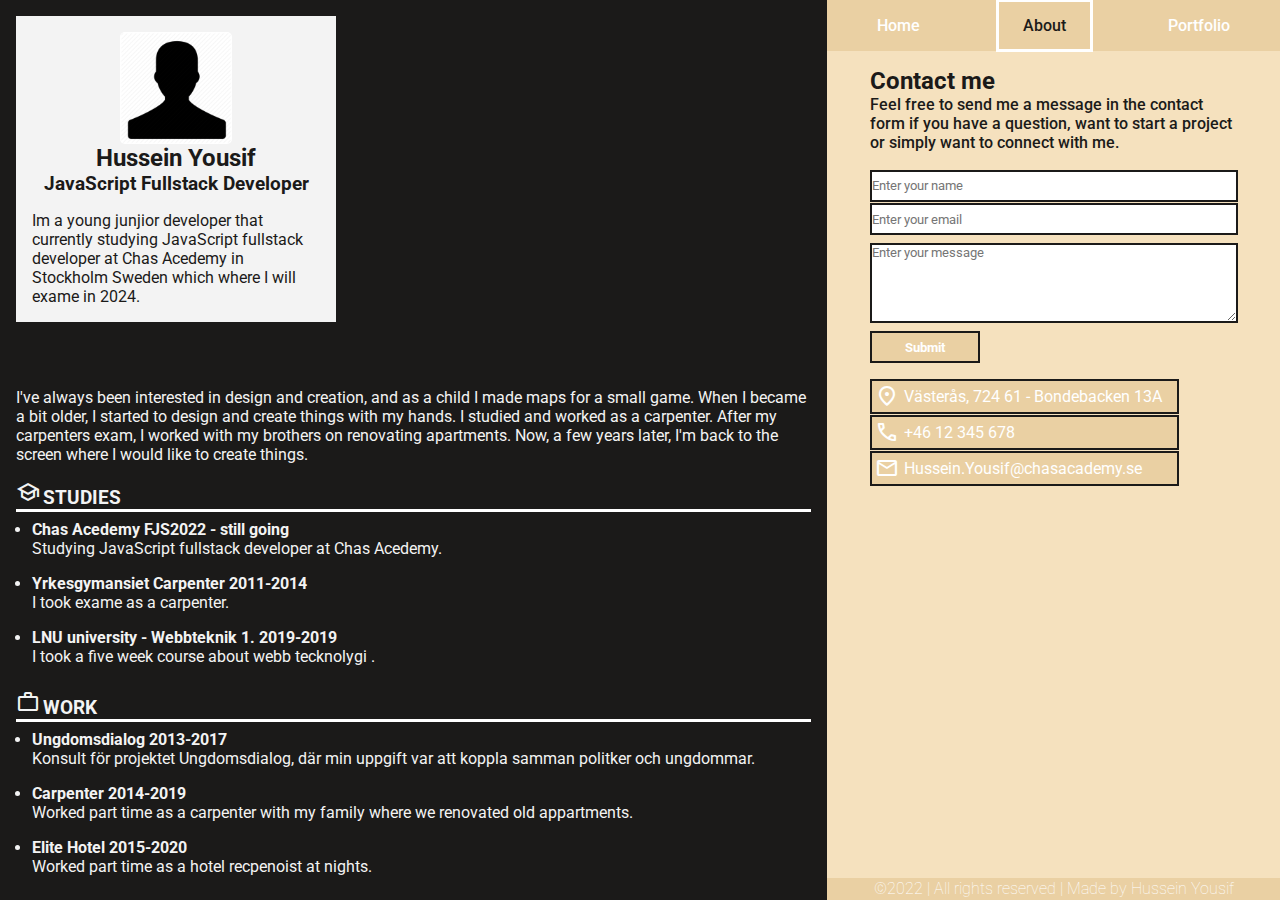
==== about.html @ 4f5568d9 "first commit" ====
<!DOCTYPE html>
<html lang="en">
  <head>
    <meta charset="UTF-8" />
    <meta http-equiv="X-UA-Compatible" content="IE=edge" />
    <meta name="viewport" content="width=device-width, initial-scale=1.0" />
    <title>Hussein Yousif</title>
    <link rel="stylesheet" href="style.css" />
    <link
      rel="stylesheet"
      href="https://fonts.googleapis.com/css2?family=Material+Symbols+Outlined:opsz,wght,FILL,GRAD@48,400,0,0"
    />
    <link rel="preconnect" href="https://fonts.googleapis.com" />
    <link rel="preconnect" href="https://fonts.gstatic.com" crossorigin />
    <link
      href="https://fonts.googleapis.com/css2?family=Gemunu+Libre:wght@200;300;400;500;600;700;800&family=Libre+Barcode+128+Text&family=Roboto:wght@100;300;400;500;700;900&display=swap"
      rel="stylesheet"
    />
  </head>
  <body>
    <div id="main-container">
      <main id="main-about">
        <a id="to-nav" href="#nav"
          ><span class="material-symbols-outlined"> arrow_circle_down </span></a
        >
        <section id="about-me">
          <img src="profile-image.png" alt="Profile image" />
          <h1>Hussein Yousif</h1>
          <h2>JavaScript Fullstack Developer</h2>
          <p>
            Im a young junjior developer that currently studying JavaScript
            fullstack developer at Chas Acedemy in Stockholm Sweden which where
            I will exame in 2024.
          </p>
        </section>
        <section id="cv">
          <p>
            I've always been interested in design and creation, and as a child I
            made maps for a small game. When I became a bit older, I started to
            design and create things with my hands. I studied and worked as a
            carpenter. After my carpenters exam, I worked with my brothers on
            renovating apartments. Now, a few years later, I'm back to the
            screen where I would like to create things.
          </p>
          <h3>
            <span class="material-symbols-outlined"> school </span>STUDIES
          </h3>
          <ul>
            <li>
              <h4>Chas Acedemy FJS2022 - still going</h4>
              <p>Studying JavaScript fullstack developer at Chas Acedemy.</p>
            </li>
            <li>
              <h4>Yrkesgymansiet Carpenter 2011-2014</h4>
              <p>I took exame as a carpenter.</p>
            </li>
            <li>
              <h4>LNU university - Webbteknik 1. 2019-2019</h4>
              <p>I took a five week course about webb tecknolygi .</p>
            </li>
          </ul>
          <h3><span class="material-symbols-outlined"> work </span>WORK</h3>
          <ul>
            <li>
              <h4>Ungdomsdialog 2013-2017</h4>
              <p>
                Konsult för projektet Ungdomsdialog, där min uppgift var att
                koppla samman politker och ungdommar.
              </p>
            </li>
            <li>
              <h4>Carpenter 2014-2019</h4>
              <p>
                Worked part time as a carpenter with my family where we
                renovated old appartments.
              </p>
            </li>
            <li>
              <h4>Elite Hotel 2015-2020</h4>
              <p>Worked part time as a hotel recpenoist at nights.</p>
            </li>
          </ul>
        </section>
      </main>
      <aside>
        <nav id="nav">
          <ul>
            <li><a href="index.html">Home</a></li>
            <li><a class="active-page" href="about.html">About</a></li>
            <li><a href="portfolio.html">Portfolio</a></li>
          </ul>
        </nav>
        <section id="contact-section">
          <div id="contact-me">
            <h3>Contact me</h3>
            <p>
              Feel free to send me a message in the contact form if you have a
              question, want to start a project or simply want to connect with
              me.
            </p>
          </div>
          <form id="direct-contact">
            <input placeholder="Enter your name" />
            <input placeholder="Enter your email" />
            <textarea placeholder="Enter your message"></textarea>
            <button>Submit</button>
          </form>
          <div id="contact-information">
            <div>
              <span class="material-symbols-outlined"> location_on </span>
              <p>Västerås, 724 61 - Bondebacken 13A</p>
            </div>
            <div>
              <span class="material-symbols-outlined"> call </span>
              <p>+46 12 345 678</p>
            </div>
            <div>
              <span class="material-symbols-outlined"> mail </span>
              <p>Hussein.Yousif@chasacademy.se</p>
            </div>
          </div>
        </section>
        <footer>
          &#169;2022 &#124; All rights reserved &#124; Made by Hussein Yousif
        </footer>
      </aside>
    </div>
  </body>
</html>
---- style.css ----
*{
    margin: 0;
    padding: 0;
    box-sizing: border-box;
    font-family: 'Roboto', sans-serif;
}
@import url('https://fonts.googleapis.com/css2?family=Gemunu+Libre:wght@200;300;400;500;600;700;800&family=Libre+Barcode+128+Text&family=Roboto:wght@100;300;400;500;700;900&display=swap');

#main-container {
    display: flex;
    flex-direction: column;
    min-height: 100vh;
}


/* Home/index.html Start */
main {
    display: flex;
    flex-direction: column;
    justify-content: space-between;
    flex-grow: 6;

    height: 15rem;
    background-color: #1B1A19;
    color: #F3F3F3;
    padding: 1rem;
}

#main-home > h1 {
    font-family: 'Libre Barcode 128 Text', 'cursive';
    font-size: 4rem;    
}

#main-home > p {
    font-size: 1rem;
    max-width: 360px;
}

#main-home div p  {
    font-weight: bold;
    font-family: 'Gemunu Libre', sans-serif;
    background-color: #F3F3F3;
    color: #1B1A19;
    text-align: center;
}

#nothingness {
    color: black;
    background-color: #F3F3F3;
    padding-inline: 0.3rem;
    font-weight: 200;
}
/* Home/index.html End */
/* About Start */
#to-nav {
    display: flex;
    justify-content: center;
    align-items: center;
    align-self: flex-end;

    background-color: #F5E1BE;
    width: 2.5rem;
    height: 2.5rem;
    color: #1B1A19;
    position: absolute;
    z-index: 1;
    border: 3px solid white;
    margin-top: -0.5rem;
    margin-left: -0.5rem;
    font-weight: bold;
}

#to-nav:hover {
    background-color: #EAD0A3;
}

#main-about {
    display: flex;
    flex-direction: column;
    align-items: center;
    height: auto;
    width: 100%;
}

#main-about img {
    width: 7rem;
    background-color: white;
    border-radius: 5px;
}

#about-me {
    display: flex;
    flex-direction: column;
    align-items: center;

    padding: 1rem;
    background-color: #F3F3F3;
    color: #1B1A19;
    max-width: 20rem;
}

#about-me > h1 {
    font-size: 1.5rem;
}

#about-me > h2 {
    font-size: 1.2rem;
}

#about-me > p {
    margin-top: 1rem;
}

#cv {
    margin-top: 1rem;
}

#cv > h3 {
    margin-top: 1rem;
    border-bottom: 3px solid white;
}

#cv > h3 > span {
    padding-right: 0.2rem;
}

#cv > ul {
    margin-left: 1rem;
}

#cv ul li {
    padding: 0.5rem 0;
}
/*About End */
/* Portfolio Start */
#main-portfolio {
    height: auto;
    justify-content: space-around;
}


#main-portfolio img {
    width: 10rem;
    
}
aside {
    display: flex;
    flex-direction: column;
    flex-grow: 1;

    color: #1B1A19;
    background-color: #F5E1BE;
    align-items: center;
    font-weight: 500;  
}

nav {
    width: 100%;
}

nav ul {
    display: flex;
    justify-content: space-around;

    background-color: #EAD0A3;
    list-style: none;
    padding: 1rem 0;
}


nav a {
    text-decoration: none;
    color: white;
    padding: 0.85rem 1.5rem;
}

nav a:hover {
    color: #1B1A19;
    font-weight: bold;
    border: 2px solid #F3F3F3;
}

#contact-section {
    display: flex;
    flex-direction: column;
    align-items: center;
    flex-grow: 1;

    padding: 1rem;
    max-width: 600px;
}

#contact-me > h3 {
    font-weight: bold;
    font-size: 1.5rem;
}

#contact-section form {
    display: flex;
    flex-direction: column;

    padding: 1rem 0;
    width: 100%;
}


#direct-contact > input {
    margin-top: 0.1rem;
    height: 2rem;
    border: 2px solid #1B1A19;
    background-color: white;
}

#direct-contact > textarea {
    margin-top: 0.5rem;
    height: 5rem;
    border: 2px solid #1B1A19;
    background-color: white;
}

#direct-contact > button {
    margin-top: 0.5rem;
    width: 30%;
    height: 2rem;
    color: white;
    font-weight: bold;
    cursor: pointer;
    background-color: #EAD0A3;
    border: 2px solid #1B1A19;
}

#contact-information {
    display: flex;
    flex-direction: column;
    flex-wrap: wrap;

    font-size: 1rem;
    width: 100%;
}

#contact-information > div {
    display: flex;
    align-items: center;

    padding: 0.2rem;
    background-color: #EAD0A3;
    color: white;
    border: 2px solid #1B1A19;
    max-width: 309px;
}

#contact-information > div:nth-child(n+2){
    margin-top: 0.1rem;
}

#contact-information > div > p {
    margin-left: 0.3rem;
    font-weight: 400;
}

footer {
    text-align: center;
    width: 100%;
    background-color: #EAD0A3;;
    color: white;
    padding: 0.1rem;
    font-weight: lighter;
}

.active-page {
    color: #1B1A19;
    border: 3px solid white;

}

@media screen and (min-width: 820px){

    #main-container {
        flex-direction: row;
    }

    #main-home {
        height: auto;
        justify-content: flex-start;
        width: 40%;
    }

    #main-home > h1 {
        font-size: 5rem;
    }

    #main-home > p {
        margin-top: 1rem;
        font-size: 1.5rem;
        max-width: 390px;
    }

    #main-home > div {
        margin-top: auto;
    }

    #contact-section {
        max-width: 400px;
    }

    #direct-contact, #contact-information {
        padding: 0;
    }

    #main-about {
        height: 100vh;
        align-items: flex-start;
        width: 40%;
        overflow: scroll;
    }

    #to-nav {
        display: none;
    }

    #main-portfolio {
        width: 40%;

        
    }
}
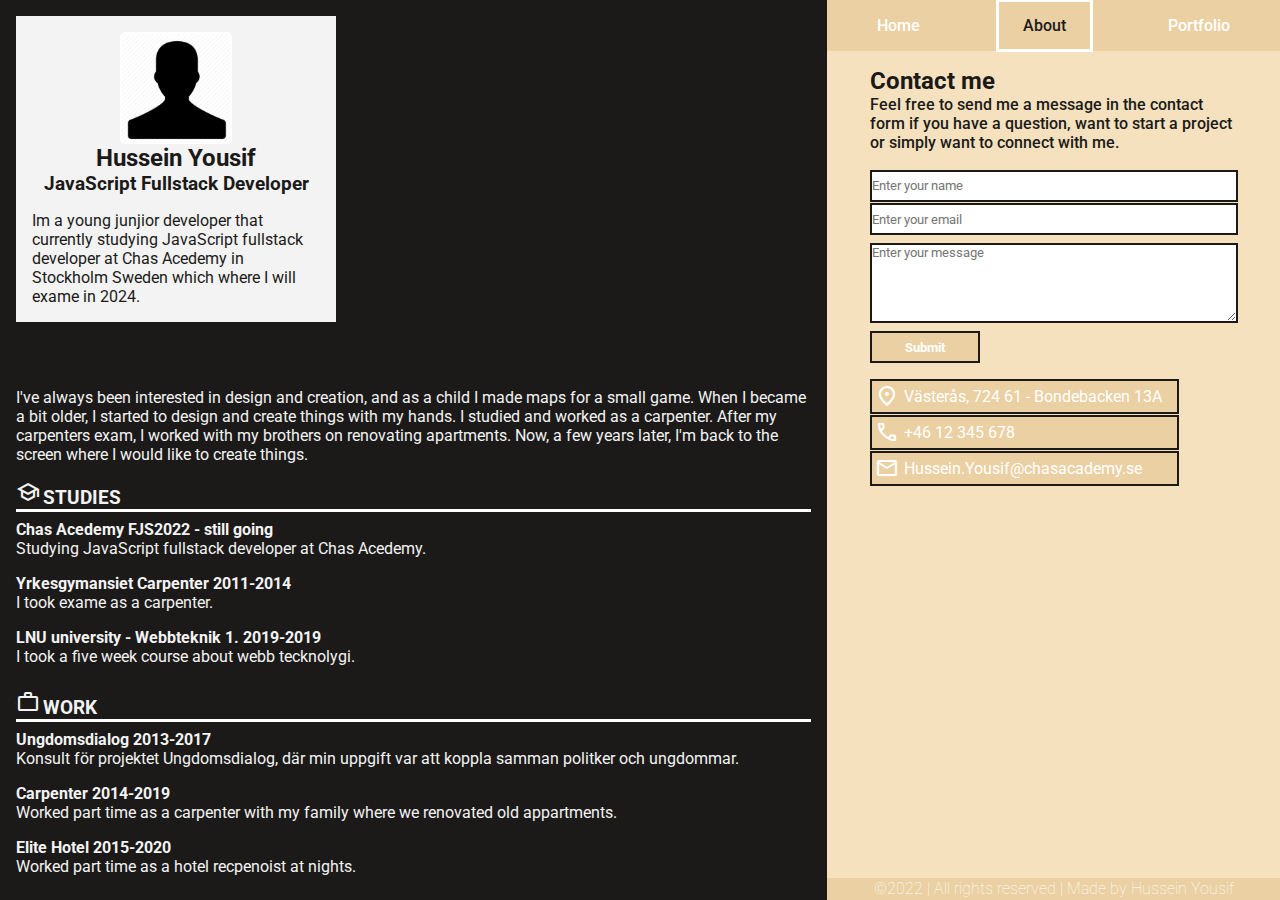
==== commit ecf023fd: "CV is in JSON and slider on portfolios" ====
--- a/about.html
+++ b/about.html
@@ -45,41 +45,13 @@
           <h3>
             <span class="material-symbols-outlined"> school </span>STUDIES
           </h3>
-          <ul>
-            <li>
-              <h4>Chas Acedemy FJS2022 - still going</h4>
-              <p>Studying JavaScript fullstack developer at Chas Acedemy.</p>
-            </li>
-            <li>
-              <h4>Yrkesgymansiet Carpenter 2011-2014</h4>
-              <p>I took exame as a carpenter.</p>
-            </li>
-            <li>
-              <h4>LNU university - Webbteknik 1. 2019-2019</h4>
-              <p>I took a five week course about webb tecknolygi .</p>
-            </li>
-          </ul>
+          <div id="studiesData">
+            <!-- JSON -->
+          </div>
           <h3><span class="material-symbols-outlined"> work </span>WORK</h3>
-          <ul>
-            <li>
-              <h4>Ungdomsdialog 2013-2017</h4>
-              <p>
-                Konsult för projektet Ungdomsdialog, där min uppgift var att
-                koppla samman politker och ungdommar.
-              </p>
-            </li>
-            <li>
-              <h4>Carpenter 2014-2019</h4>
-              <p>
-                Worked part time as a carpenter with my family where we
-                renovated old appartments.
-              </p>
-            </li>
-            <li>
-              <h4>Elite Hotel 2015-2020</h4>
-              <p>Worked part time as a hotel recpenoist at nights.</p>
-            </li>
-          </ul>
+          <div id="workData">
+            <!-- JSON -->
+          </div>
         </section>
       </main>
       <aside>
@@ -125,5 +97,6 @@
         </footer>
       </aside>
     </div>
+    <script src="script.js"></script>
   </body>
 </html>
--- a/style.css
+++ b/style.css
@@ -124,8 +124,8 @@
     padding-right: 0.2rem;
 }
 
-#cv > ul {
-    margin-left: 1rem;
+#cv > div > ul {
+   list-style: none;
 }
 
 #cv ul li {
@@ -135,14 +135,36 @@
 /* Portfolio Start */
 #main-portfolio {
     height: auto;
-    justify-content: space-around;
-}
-
+    justify-content: flex-start;
+
+}
+
+#slideContainer > button {
+    height: 35px;
+    width: 100px;
+    background-color: white;
+    color: black;
+    font-weight: bold;
+}
+
+#slideBox {
+    padding-top: 0.5rem;
+}
+
+#main-portfolio > div {
+    margin-top: 5px;
+    padding: 0.5rem;
+    border: 2px solid white;
+}
 
 #main-portfolio img {
     width: 10rem;
     
-}
+
+    /* Portfolio End */
+}
+
+
 aside {
     display: flex;
     flex-direction: column;
@@ -153,6 +175,7 @@
     align-items: center;
     font-weight: 500;  
 }
+
 
 nav {
     width: 100%;
